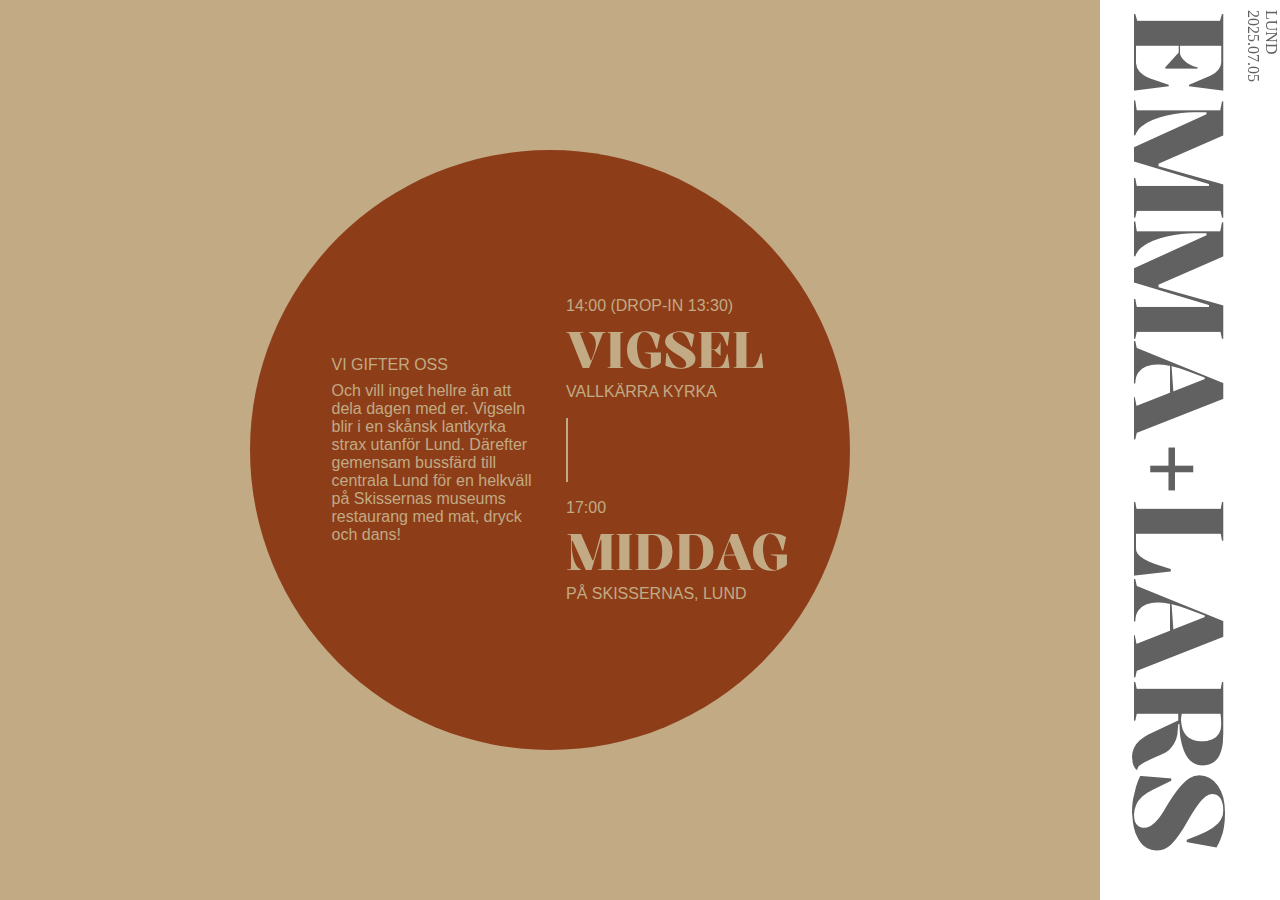
==== index.html @ 8ca2cb71 "Many corrections" ====
<!DOCTYPE html>
<html>
  <head>
    <title>Lundsten</title>
    <link rel="stylesheet" href="style.css" />
    <meta name="viewport" content="width=device-width, initial-scale=1" />
  </head>
  <body>
    <script type="text/javascript">
      let vh = window.innerHeight * 0.01;
      document.documentElement.style.setProperty('--vh', `${vh}px`);
      window.addEventListener('resize', () => {
              let vh = window.innerHeight * 0.01;
              document.documentElement.style.setProperty('--vh', `${vh}px`);
            });
    </script>

    <aside id="welcome">
      <p>LUND</p>
      <p>2025.07.05</p>
      <h1>EMMA+LARS</h1>
    </aside>

    <article>

      <section>
        <div>
          <div style="width: 45%; flex: none; margin-right: 2em;">
            <h2>Vi gifter oss</h2>
            <p class="nomargin">Och vill inget hellre än att dela dagen med er. Vigseln blir i en skånsk lantkyrka strax utanför Lund. Därefter gemensam bussfärd till centrala Lund för en helkväll på Skissernas museums restaurang med mat, dryck och dans!
</p>
          </div>
          <div class="agenda">
            <p>14:00 (drop-in 13:30)</p>
            <h2>Vigsel</h2>
            <p>Vallkärra kyrka</p>
            <div style="margin: 2ex 0em; height: 4em; border-left: 2px solid #c1aa84;">
            </div>
            <p>17:00</p>
            <h2>Middag</h2>
            <p>På Skissernas, Lund</p>
          </div>
        </div>
      </section>

      <section class="practicalities">
        <div>
          <div style="width: 100%">
            <h2>Boende</h2>
            <p class="with-margin">Alla hotell i centrala Lund är på mer eller mindre gångavstånd från Skissernas. Om man gillar tanken på en lite längre promenad och föredrar ett hotell som tidigare varit gamla lokstallar - kolla in Hotell More i Lund. Lundia och Grand är klassiska supercentrala val.</p>
            <h2>Resa till Lund</h2>
            <p>Föredrar ni att flyga kan ni söka på avgångar till både Malmö (MMX) och Köpenhamn (CPH). Från CPH <a href="https://www.skanetrafiken.se/" target="_blank">går tåg direkt till Lund C</a>, från MMX är <a href="https://www.taxilund121212.se/" target="_blank">taxi</a> smidigast.</p>
          </div>
        </div>
      </section>

      <section class="practicalities">
        <div>
          <div style="width: 100%">
            <h2>Transport</h2>
            <p class="with-margin">Drop-in från 13:30 vid Vallkärra kyrka (<a href="https://www.skanetrafiken.se/" target="_blank">buss 3, 21 eller 123</a> från Lund C eller <a href="https://www.taxilund121212.se/" target="_blank">taxi</a> rekommenderas). Vigseln börjar 14:00. Efter kyrkan blir det chartrad busstur med guldkant till centrala Lund, så lämna bilen hemma!</p>
            <h2>Klädkod</h2>
            <p class="with-margin">Kavaj (<a href="https://www.kladkoder.nu/kavaj/" target="_blank">betydelse</a>).</p>
            <h2>Tal</h2>
            <p>Om ni vill hålla tal, uppträda eller spexa anmäler ni det senast 8:e juni till <a href="mailto:lundsten.toastmaster@gmail.com">lundsten.toastmaster@gmail.com</a>.</p>
          </div>
        </div>
      </section>

      <section class="practicalities">
        <div>
          <div style="width: 100%">
            <h2>Bröllopsgåva</h2>
            <p class="with-margin">Presenter undanbedes men ni får gärna bidra till bröllopet! Swisha en kuvertavgift om 300k till 073 423 15 71 (Lars). Märk med "bröllop".</p>
            <h2>Barn</h2>
            <p>Den här dagen vill vi fira tillsammans med er vuxna! Samt era tonåringar och de allra minsta som inte kan vara ifrån sina föräldrar en längre stund.</p>
          </div>
        </div>
      </section>

      <section>
        <div>
          <div style="float: left; width: 48%; text-align: center;">
            <p><a href="https://docs.google.com/forms/d/e/1FAIpQLSfz9HBwSkRQGHMcje3nV6yIYmV6DWJ5pSBTExnx7xpVAgQ6vg/viewform?usp=preview" target="_blank">OSA här<br/>(senast 2025.01.15)</a></p>
          </div>
          <div style="float: left; width: 48%; text-align: center;">
            <p><a href="https://calendar.google.com/calendar/event?action=TEMPLATE&tmeid=MTBpYzFlaWR0cDYzZ3JtanFiM2Vzb2FranMgN2M4N2FlOTk0ZmFlOWM1MTI4N2I1YmU4MDdkODI5NDVhMjIzMDcyMDI5MjI2Njg3ZGZhNmJiNzUxMWNhNDFiYkBn&tmsrc=7c87ae994fae9c51287b5be807d82945a223072029226687dfa6bb7511ca41bb%40group.calendar.google.com" target="_blank">Lägg till i Google Calendar</a> eller hämta <a href="emma-plus-lars.ics">ICS-fil</a> för andra kalendrar (t.ex. Outlook, Apple)</p>
          </div>
        </div>
      </section>
    </article>
    <footer>
    </footer>
  </body>
</html>
---- style.css ----
:root {
  --aside-width: 180px;
}

@font-face {
  font-family: Kalnia;
  src: url(fonts/Kalnia-SemiBold.ttf);
}

@font-face {
  font-family: Kufi;
  src: url(fonts/ReemKufiFun-Regular.ttf)
}

body {
  background-color: white;
  overflow: hidden;
  margin: 0;
}

/* mobile */
@media only screen and (max-width: 750px) {
  aside#welcome {
    position: fixed;
    display: block;

    top: 10px;
    left: 10px;

    background-color: white;
    color: #616161;
    font-family: Kalnia, serif;

    height: 10vh;
    overflow: hidden;
  }

  aside#welcome h1 {
    margin: 0;
    font-size: 13vw;
    font-weight: 600;
    line-height: 1;
  }

  aside#welcome p {
    display: inline;
    font-family: Kufi, serif;
    margin: 0;
  }

  article {
    position: fixed;
    top: 12vh;
    height: 88vh;
    height: calc(var(--vh, 1vh) * 88);
  }

  article section > div {
    max-width: 90%; 
  }
}

/* non-mobile */
@media only screen and (min-width: 750px) {
  aside#welcome {
    position: fixed;
    display: block;

    top: 10px;
    right: 0px;

    transform: rotate(-270deg) translateX(100%);
    transform-origin: right top;
    width: 100vh;
    height: var(--aside-width);

    background-color: white;
    color: #616161;
    font-family: Kalnia, serif;

    overflow: hidden;
  }

  aside#welcome h1 {
    margin: 0;
    font-size: 14vh;
    font-weight: 600;
    line-height: 1;
  }

  aside#welcome p {
    margin: 0;
    font-family: Kufi, serif;
  }

  article {
    height: 100vh;
    margin-right: var(--aside-width);
  }

  article section > div {
    max-width: 450px;
  }
}

article {
  scroll-snap-type: y mandatory;
  overflow-y: scroll;
  font-family: Kufi, sans-serif;
}

article section {
  scroll-snap-align: center;
  scroll-snap-stop: always;
  height: 100%;
}

article section > div {
  display: flex;
  justify-content: center;
  align-items: center;
  height: 100%;
  margin: 0 auto;
}

p, h2 {
  font-family: Kufi, sans-serif;
  font-size: 1em;
  font-weight: normal;
  margin: 0em;
}

h2 {
  text-transform: uppercase;
  margin-bottom: 0.5em;
}

article section:nth-child(1) {
  background-image: url("data:image/svg+xml;utf8,<svg width='100%' height='100%' xmlns='http://www.w3.org/2000/svg' preserveAspectRatio='meet'><rect width='100%' height='100%' fill='%23c1aa84' /><circle cx='50%' cy='50%' r='300' fill='%238d3e19' /></svg>");
  color: #c1aa84;
}

article section:nth-child(2) {
  background-image: url("data:image/svg+xml;utf8,<svg width='100%' height='100%' xmlns='http://www.w3.org/2000/svg' preserveAspectRatio='meet'><rect width='100%' height='100%' fill='%23d1c6aa' /><circle cx='50%' cy='50%' r='300' fill='%23848862' /></svg>");
  color: #d1c6aa;
}

article section:nth-child(2) a {
  color: #d1c6aa;
}

article section:nth-child(3) {
  background-image: url("data:image/svg+xml;utf8,<svg width='100%' height='100%' xmlns='http://www.w3.org/2000/svg' preserveAspectRatio='meet'><rect width='100%' height='100%' fill='%23ab895c' /><circle cx='50%' cy='50%' r='300' fill='%23cbba9b' /></svg>");
  color: #616161;
}

article section:nth-child(3) a {
  color: #616161;
}

article section:nth-child(4) {
  background-image: url("data:image/svg+xml;utf8,<svg width='100%' height='100%' xmlns='http://www.w3.org/2000/svg' preserveAspectRatio='meet'><rect width='100%' height='100%' fill='%23848862' /><circle cx='50%' cy='50%' r='300' fill='%23d1c6ac' /></svg>");
  color: #848862;
}

article section:nth-child(4) a {
  color: #848862;
}

article section:nth-child(5) {
  background-image: url("data:image/svg+xml;utf8,<svg width='100%' height='100%' xmlns='http://www.w3.org/2000/svg' preserveAspectRatio='meet'><rect width='100%' height='100%' fill='%23d2c7ad' /><circle cx='50%' cy='50%' r='300' fill='%23805f3d' /></svg>");
  color: #d2c7ad;
}

article section:nth-child(5) a {
  color: #d2c7ad;
}

article section:nth-child(6) {
  background-image: url("data:image/svg+xml;utf8,<svg width='100%' height='100%' xmlns='http://www.w3.org/2000/svg' preserveAspectRatio='meet'><rect width='100%' height='100%' fill='%23848862' /><circle cx='50%' cy='50%' r='300' fill='%23d1c6ac' /></svg>");
  color: #848862;
}

article section:nth-child(6) a {
  color: #848862;
}

.with-margin {
  margin-bottom: 2em;
}

.agenda {
  width: 45%;
  flex: none;
  text-transform: uppercase;
}

.agenda h2 {
  font-family: Kalnia, serif;
  font-size: 6ex;
  margin-bottom: 0;
}

.location {
  font-size: 3ex;
}
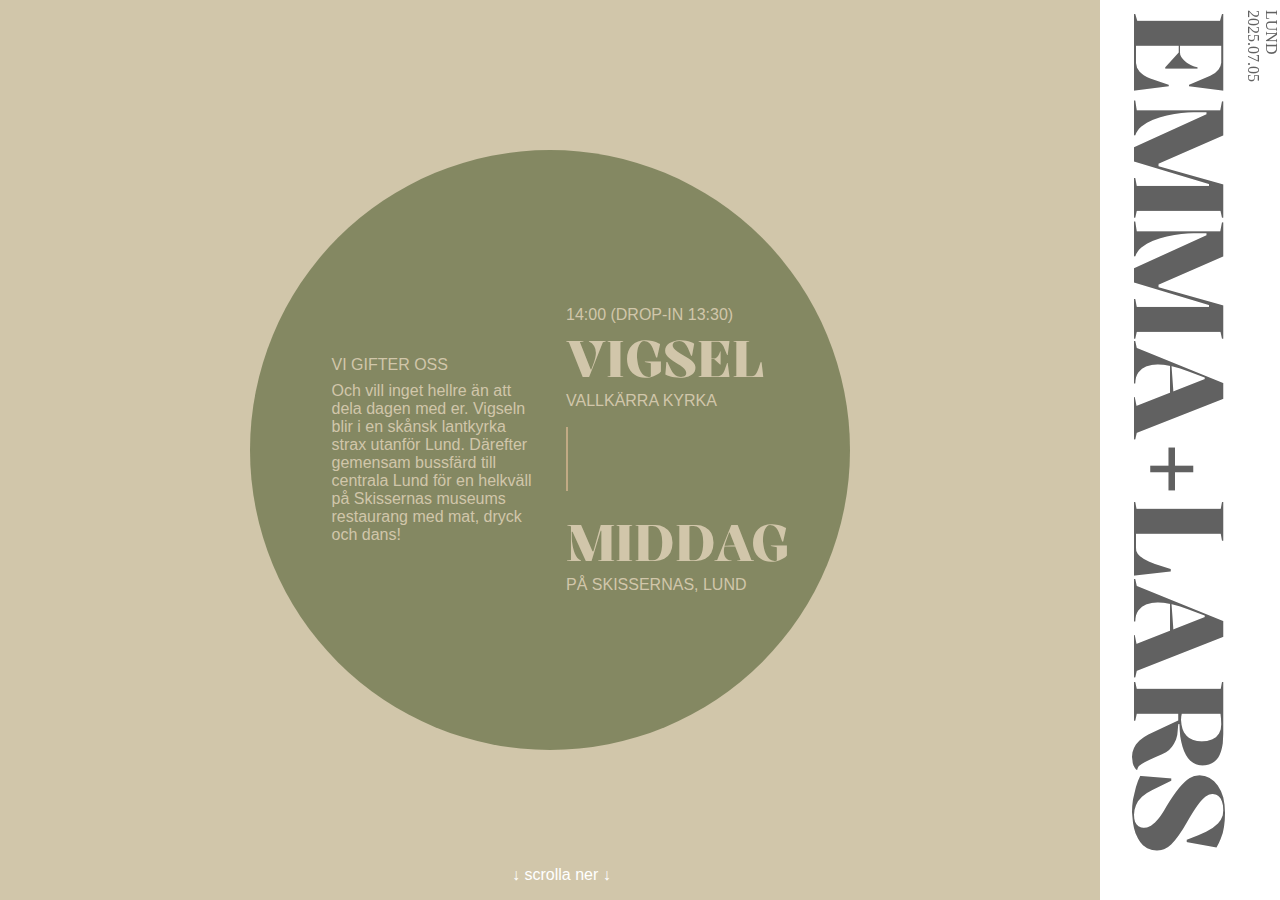
==== commit 76ff691b: "Innan inbjudningarna" ====
--- a/index.html
+++ b/index.html
@@ -13,6 +13,7 @@
               let vh = window.innerHeight * 0.01;
               document.documentElement.style.setProperty('--vh', `${vh}px`);
             });
+
     </script>
 
     <aside id="welcome">
@@ -21,7 +22,8 @@
       <h1>EMMA+LARS</h1>
     </aside>
 
-    <article>
+    <article id="content">
+      <div id="scrolla">↓ scrolla ner ↓</div>
 
       <section>
         <div>
@@ -36,7 +38,6 @@
             <p>Vallkärra kyrka</p>
             <div style="margin: 2ex 0em; height: 4em; border-left: 2px solid #c1aa84;">
             </div>
-            <p>17:00</p>
             <h2>Middag</h2>
             <p>På Skissernas, Lund</p>
           </div>
@@ -81,7 +82,7 @@
       <section>
         <div>
           <div style="float: left; width: 48%; text-align: center;">
-            <p><a href="https://docs.google.com/forms/d/e/1FAIpQLSfz9HBwSkRQGHMcje3nV6yIYmV6DWJ5pSBTExnx7xpVAgQ6vg/viewform?usp=preview" target="_blank">OSA här<br/>(senast 2025.01.15)</a></p>
+            <p><a href="https://docs.google.com/forms/d/e/1FAIpQLSfz9HBwSkRQGHMcje3nV6yIYmV6DWJ5pSBTExnx7xpVAgQ6vg/viewform?usp=preview" target="_blank">OSA här<br/>(senast 2025.04.30)</a></p>
           </div>
           <div style="float: left; width: 48%; text-align: center;">
             <p><a href="https://calendar.google.com/calendar/event?action=TEMPLATE&tmeid=MTBpYzFlaWR0cDYzZ3JtanFiM2Vzb2FranMgN2M4N2FlOTk0ZmFlOWM1MTI4N2I1YmU4MDdkODI5NDVhMjIzMDcyMDI5MjI2Njg3ZGZhNmJiNzUxMWNhNDFiYkBn&tmsrc=7c87ae994fae9c51287b5be807d82945a223072029226687dfa6bb7511ca41bb%40group.calendar.google.com" target="_blank">Lägg till i Google Calendar</a> eller hämta <a href="emma-plus-lars.ics">ICS-fil</a> för andra kalendrar (t.ex. Outlook, Apple)</p>
@@ -89,7 +90,5 @@
         </div>
       </section>
     </article>
-    <footer>
-    </footer>
   </body>
 </html>
--- a/style.css
+++ b/style.css
@@ -151,11 +151,11 @@
 
 article section:nth-child(3) {
   background-image: url("data:image/svg+xml;utf8,<svg width='100%' height='100%' xmlns='http://www.w3.org/2000/svg' preserveAspectRatio='meet'><rect width='100%' height='100%' fill='%23ab895c' /><circle cx='50%' cy='50%' r='300' fill='%23cbba9b' /></svg>");
-  color: #616161;
+  color: #414141;
 }
 
 article section:nth-child(3) a {
-  color: #616161;
+  color: #414141;
 }
 
 article section:nth-child(4) {
@@ -204,3 +204,11 @@
 .location {
   font-size: 3ex;
 }
+
+div#scrolla {
+  position: absolute;
+  bottom: 1em;
+  left: 40%;
+  font-size: 1em;
+  color: white;
+}
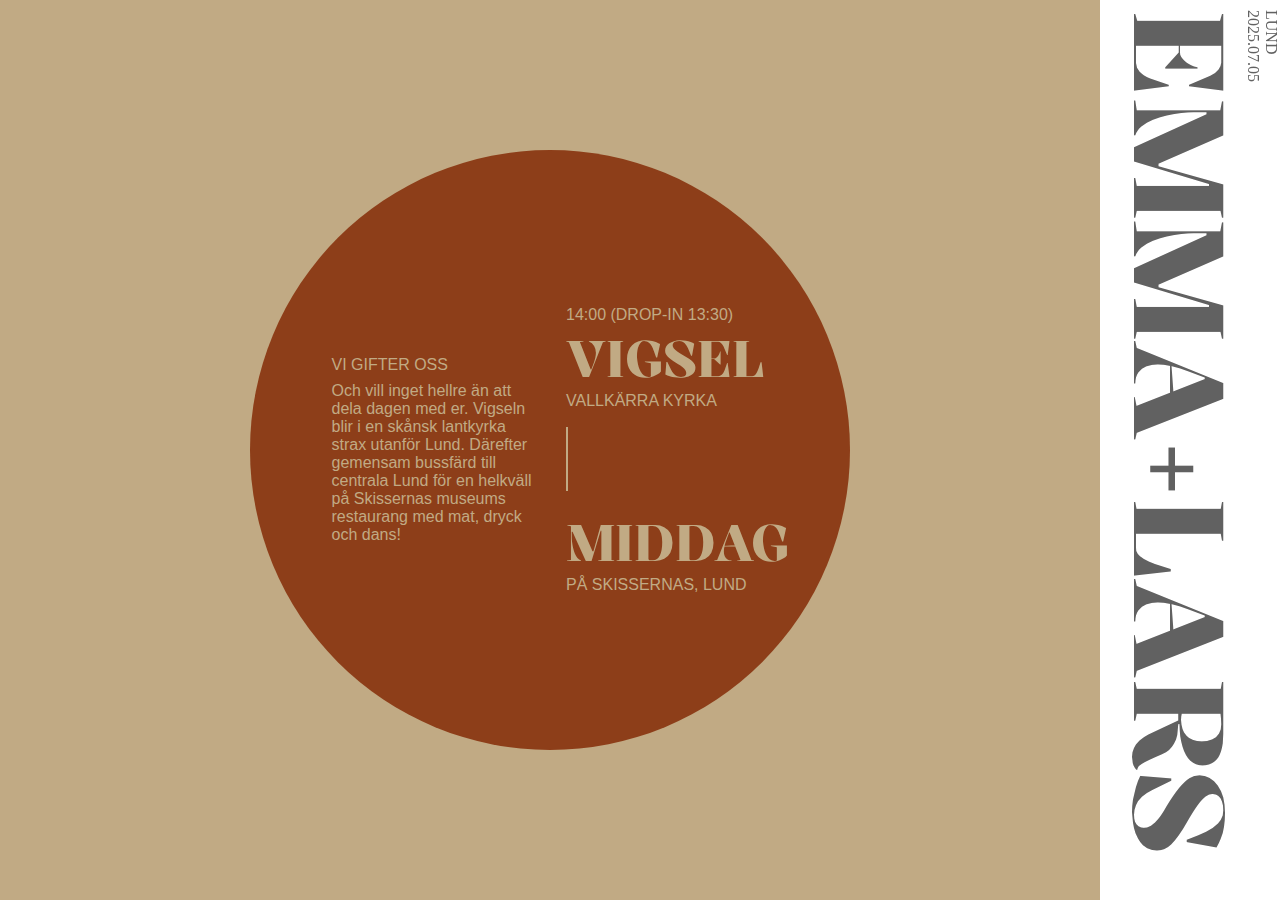
==== commit af5e0fd6: "Scroll is gone" ====
--- a/index.html
+++ b/index.html
@@ -23,8 +23,6 @@
     </aside>
 
     <article id="content">
-      <div id="scrolla">↓ scrolla ner ↓</div>
-
       <section>
         <div>
           <div style="width: 45%; flex: none; margin-right: 2em;">
--- a/style.css
+++ b/style.css
@@ -204,11 +204,3 @@
 .location {
   font-size: 3ex;
 }
-
-div#scrolla {
-  position: absolute;
-  bottom: 1em;
-  left: 40%;
-  font-size: 1em;
-  color: white;
-}
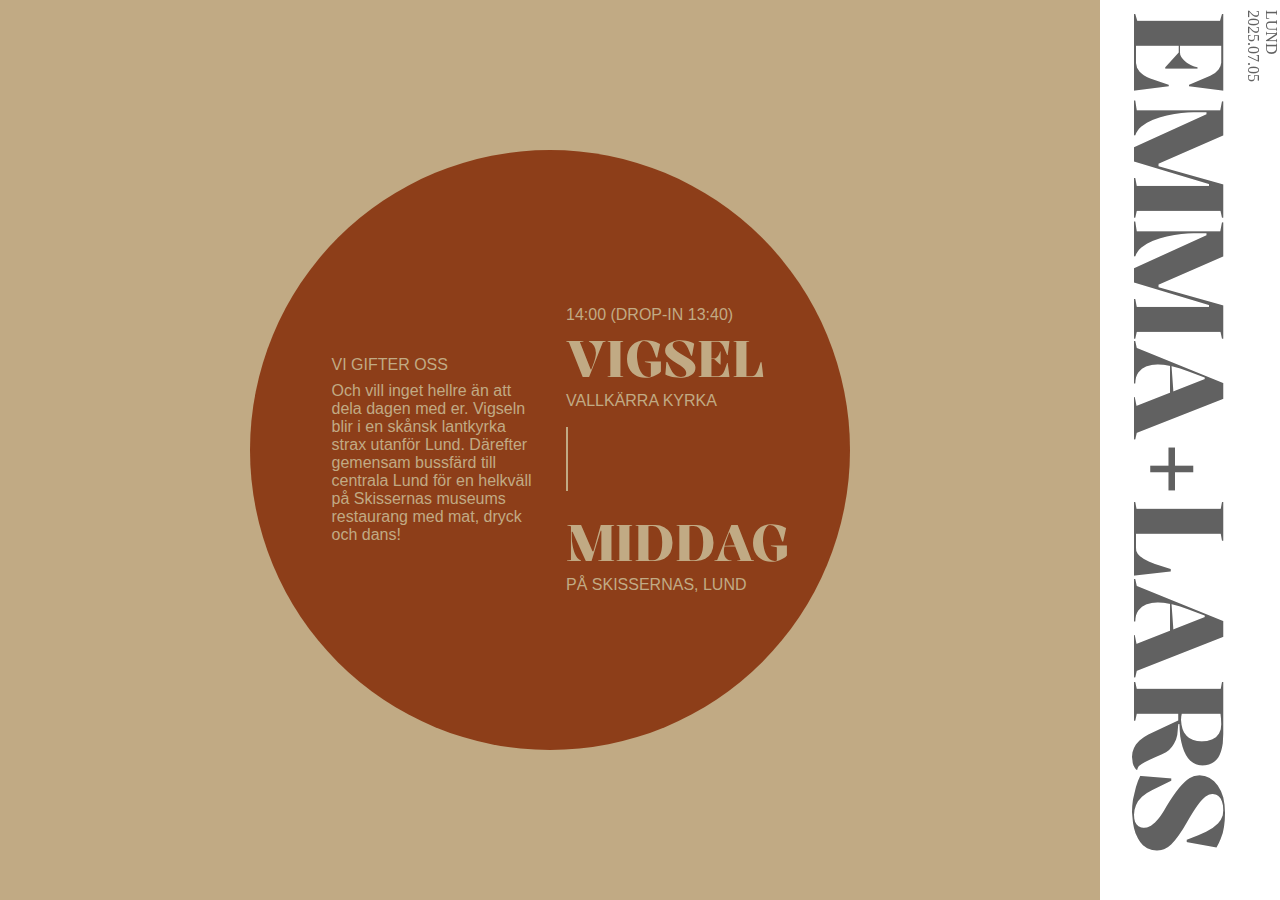
==== commit 57e886b4: "Fixat med transporten" ====
--- a/index.html
+++ b/index.html
@@ -31,7 +31,7 @@
 </p>
           </div>
           <div class="agenda">
-            <p>14:00 (drop-in 13:30)</p>
+            <p>14:00 (drop-in 13:40)</p>
             <h2>Vigsel</h2>
             <p>Vallkärra kyrka</p>
             <div style="margin: 2ex 0em; height: 4em; border-left: 2px solid #c1aa84;">
@@ -46,7 +46,7 @@
         <div>
           <div style="width: 100%">
             <h2>Boende</h2>
-            <p class="with-margin">Alla hotell i centrala Lund är på mer eller mindre gångavstånd från Skissernas. Om man gillar tanken på en lite längre promenad och föredrar ett hotell som tidigare varit gamla lokstallar - kolla in Hotell More i Lund. Lundia och Grand är klassiska supercentrala val.</p>
+            <p class="with-margin">För er som reser till Lund rekommenderar vi hotell <a href="https://www.concordia.se/" target="_blank">Concordia</a>, där vi också kommer att bo under helgen. Använd koden W2025 för att få 12% rabatt.</p>
             <h2>Resa till Lund</h2>
             <p>Föredrar ni att flyga kan ni söka på avgångar till både Malmö (MMX) och Köpenhamn (CPH). Från CPH <a href="https://www.skanetrafiken.se/" target="_blank">går tåg direkt till Lund C</a>, från MMX är <a href="https://www.taxilund121212.se/" target="_blank">taxi</a> smidigast.</p>
           </div>
@@ -57,7 +57,7 @@
         <div>
           <div style="width: 100%">
             <h2>Transport</h2>
-            <p class="with-margin">Drop-in från 13:30 vid Vallkärra kyrka (<a href="https://www.skanetrafiken.se/" target="_blank">buss 3, 21 eller 123</a> från Lund C eller <a href="https://www.taxilund121212.se/" target="_blank">taxi</a> rekommenderas). Vigseln börjar 14:00. Efter kyrkan blir det chartrad busstur med guldkant till centrala Lund, så lämna bilen hemma!</p>
+            <p class="with-margin">Hyrd buss avgår från Lund C 13:30. Reser ni på egen hand är det drop-in från 13:40, vigseln börjar 14:00. Efter kyrkan blir det chartrad busstur med guldkant till centrala Lund, så lämna bilen hemma!</p>
             <h2>Klädkod</h2>
             <p class="with-margin">Kavaj (<a href="https://www.kladkoder.nu/kavaj/" target="_blank">betydelse</a>).</p>
             <h2>Tal</h2>
